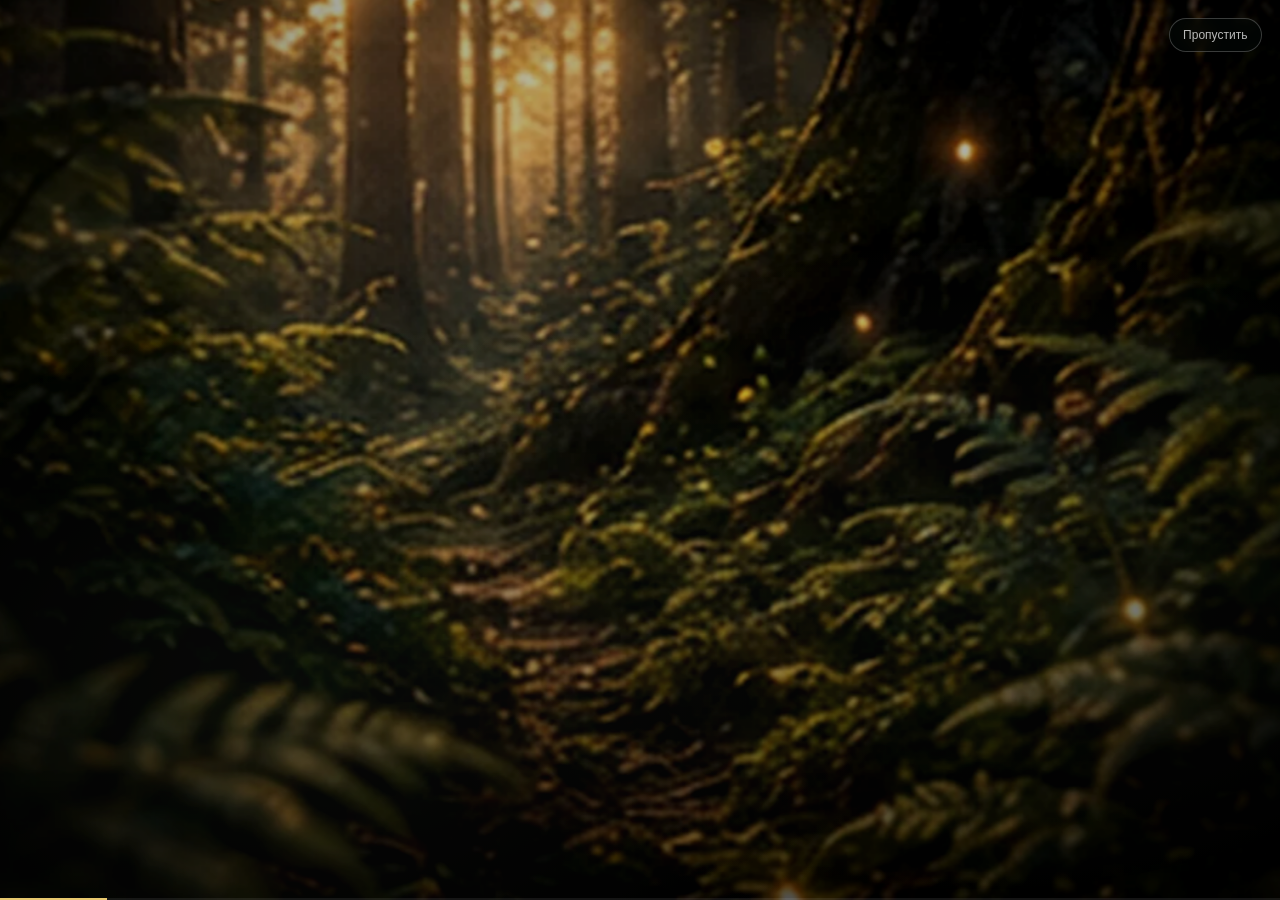
==== index.html @ 76c20ad3 "Add files via upload" ====
<!doctype html>
<html lang="ru">
<head>
<meta charset="utf-8">
<meta name="viewport" content="width=device-width,initial-scale=1,viewport-fit=cover">
<title>Сказочная Словения — Книга двенадцати созвездий</title>
<style>
:root{--gold:#e8c96f;--ink:#07100b;--ivory:#fff6da}
*{box-sizing:border-box}html,body{margin:0;width:100%;height:100%;overflow:hidden;background:#020705;color:var(--ivory);font-family:Georgia,'Times New Roman',serif}
button{font:inherit}.scene{position:fixed;inset:0;opacity:0;visibility:hidden;pointer-events:none;transition:opacity 1.4s ease,visibility 1.4s}.scene.active{opacity:1;visibility:visible;pointer-events:auto}
#intro{background:#020705}.frame{position:absolute;inset:-5%;opacity:0;background-position:center;background-size:cover;will-change:transform,opacity,filter;transition:opacity 2.1s ease;filter:saturate(.92) contrast(1.04) brightness(.72)}.frame.active{opacity:1}.frame::after{content:"";position:absolute;inset:0;background:radial-gradient(circle at 50% 43%,transparent 0 29%,rgba(0,0,0,.12) 55%,rgba(0,0,0,.74) 100%),linear-gradient(0deg,rgba(0,0,0,.52),transparent 48%)}
#intro::before{content:"";position:absolute;inset:0;z-index:3;pointer-events:none;background:linear-gradient(90deg,rgba(0,0,0,.22),transparent 24%,transparent 76%,rgba(0,0,0,.22));mix-blend-mode:multiply}
#mist{position:absolute;inset:-15%;z-index:2;pointer-events:none;opacity:.22;background:radial-gradient(ellipse at 30% 70%,rgba(225,240,218,.16),transparent 35%),radial-gradient(ellipse at 70% 60%,rgba(225,240,218,.12),transparent 38%);animation:mist 18s ease-in-out infinite alternate}
#particles{position:absolute;inset:0;z-index:4;pointer-events:none;overflow:hidden}.particle{position:absolute;width:3px;height:3px;border-radius:50%;background:#ffe9a5;box-shadow:0 0 12px 4px rgba(255,221,119,.45);opacity:0;animation:float var(--d) linear infinite;animation-delay:var(--delay)}
.caption{position:absolute;z-index:7;left:50%;bottom:15vh;transform:translateX(-50%);width:min(1000px,88vw);text-align:center;text-shadow:0 4px 28px #000;pointer-events:none}.caption h1,.caption p{margin:0;opacity:0;transform:translateY(20px);transition:opacity 1.5s ease,transform 1.5s ease}.caption h1{font-weight:500;font-size:clamp(3rem,7vw,7.8rem);line-height:.9}.caption p{margin-top:1rem;color:#f0d58e;font:600 clamp(.85rem,1.8vw,1.35rem)/1.2 Arial,sans-serif;letter-spacing:.18em;text-transform:uppercase}.caption.show h1,.caption.show p{opacity:1;transform:none}.mode-shh .caption h1{font-size:clamp(5rem,14vw,12rem);font-style:italic;color:#fff0b2}.mode-follow .caption h1{font-size:clamp(2.3rem,5vw,5rem);font-style:italic}.mode-final .caption{bottom:18vh}.mode-final .caption h1{font-size:clamp(3.2rem,7.5vw,8rem)}
#enter{position:absolute;z-index:9;left:50%;bottom:8vh;transform:translate(-50%,20px);opacity:0;pointer-events:none;border:1px solid rgba(232,201,111,.65);border-radius:999px;padding:.95rem 1.45rem;background:linear-gradient(135deg,#f5e1a2,#ae7c2e);color:#211406;font:700 1rem Arial,sans-serif;cursor:pointer;box-shadow:0 0 35px rgba(232,201,111,.22);transition:opacity 1.2s ease,transform 1.2s ease}.mode-final #enter.visible{opacity:1;transform:translate(-50%,0);pointer-events:auto}
#skip{position:absolute;z-index:9;right:18px;top:18px;border:1px solid rgba(255,255,255,.22);border-radius:999px;padding:.55rem .85rem;background:rgba(3,10,7,.48);color:rgba(255,255,255,.72);font:12px Arial;cursor:pointer;backdrop-filter:blur(8px)}
#progress{position:absolute;z-index:9;left:0;bottom:0;width:100%;height:2px;background:rgba(255,255,255,.08)}#progress span{display:block;height:100%;width:0;background:var(--gold);transition:width 1s linear}
.mode-forest .frame.active{animation:push 8s ease-out both}.mode-unicorn .frame.active{animation:breathe 7s ease-in-out infinite}.mode-ferns .frame.active,.mode-shkrat .frame.active,.mode-look .frame.active{animation:creep 7s ease-out both}.mode-reveal .frame.active{animation:reveal 5s ease-out both}.mode-shh .frame.active{animation:hold 5s ease-in-out both}.mode-follow .frame.active,.mode-book .frame.active{animation:walk 7s ease-in-out both}.mode-glow .frame.active{animation:glow 6s ease-in-out both}.mode-treegrow .frame.active{animation:rise 8s cubic-bezier(.16,.7,.18,1) both}.mode-stars .frame.active{animation:stars 7s ease-in-out both}.mode-final .frame.active{animation:finale 12s ease-out both;filter:saturate(1) contrast(1.05) brightness(.96)}
@keyframes push{from{transform:scale(1.12) translate3d(-1.5%,1%,0)}to{transform:scale(1.03) translate3d(.6%,-.3%,0)}}@keyframes breathe{0%,100%{transform:scale(1.045)}50%{transform:scale(1.065)}}@keyframes creep{from{transform:scale(1.11) translateX(-1%)}to{transform:scale(1.035) translateX(.7%)}}@keyframes reveal{from{transform:scale(1.12) translateX(-2%);filter:brightness(.55) saturate(.82)}to{transform:scale(1.025) translateX(0);filter:brightness(.9) saturate(.98)}}@keyframes hold{0%{transform:scale(1.05)}50%{transform:scale(1.04)}100%{transform:scale(1.045)}}@keyframes walk{0%{transform:scale(1.14) translateX(-2%)}100%{transform:scale(1.02) translateX(1.2%)}}@keyframes glow{0%{transform:scale(1.1);filter:brightness(.58) saturate(.85)}58%{filter:brightness(1.18) saturate(1.12)}100%{transform:scale(1.025);filter:brightness(.92)}}@keyframes rise{0%{transform:scale(1.22) translateY(5%);filter:brightness(.62)}100%{transform:scale(1.015) translateY(0);filter:brightness(.98)}}@keyframes stars{0%{transform:scale(1.07);filter:brightness(.66)}60%{filter:brightness(1.05)}100%{transform:scale(1.015);filter:brightness(.94)}}@keyframes finale{from{transform:scale(1.06)}to{transform:scale(1)}}@keyframes mist{from{transform:translate3d(-2%,1%,0) scale(1)}to{transform:translate3d(2%,-1%,0) scale(1.06)}}@keyframes float{0%{transform:translate3d(0,20px,0);opacity:0}20%{opacity:.55}70%{opacity:.25}100%{transform:translate3d(var(--x),-110px,0);opacity:0}}
#world{background:#030805 center/cover no-repeat}.world-shade{position:absolute;inset:0;background:radial-gradient(circle at 55% 40%,transparent 0 28%,rgba(0,0,0,.2) 55%,rgba(0,0,0,.78) 100%),linear-gradient(0deg,rgba(0,0,0,.7),transparent 50%)}.world-copy{position:absolute;z-index:3;left:clamp(24px,6vw,90px);bottom:clamp(28px,8vh,90px);width:min(650px,86vw)}.world-copy .eyebrow{color:var(--gold);font:700 .72rem Arial;letter-spacing:.2em;text-transform:uppercase}.world-copy h2{font-size:clamp(3rem,7vw,7rem);line-height:.88;margin:.5rem 0}.world-copy p{font-size:clamp(1rem,1.6vw,1.25rem);line-height:1.55}.stars-map{position:absolute;z-index:4;inset:8% 8% 23% 30%}.star{position:absolute;width:15px;height:15px;border:0;border-radius:50%;background:#fff0b0;box-shadow:0 0 18px 6px rgba(255,221,119,.65);cursor:pointer;animation:pulse 2.8s infinite}.star span{position:absolute;left:50%;bottom:24px;transform:translateX(-50%);white-space:nowrap;padding:.35rem .55rem;border:1px solid rgba(232,201,111,.5);border-radius:999px;background:rgba(0,0,0,.75);color:white;opacity:0;transition:.25s}.star:hover span,.star:focus span{opacity:1}@keyframes pulse{50%{transform:scale(1.25);opacity:.72}}
#book{display:grid;place-items:center;padding:60px 18px;background:radial-gradient(circle,rgba(160,110,40,.23),transparent 45%),#060908}.bookwrap{display:grid;grid-template-columns:.9fr 1.1fr;width:min(960px,94vw);min-height:min(650px,74vh)}.cover,.page{padding:clamp(28px,5vw,70px)}.cover{display:grid;place-content:center;text-align:center;color:#fff0b3;background:#302017;border:1px solid #76562c;border-radius:16px 0 0 16px}.cover h3,.page h3{font-size:clamp(2rem,4vw,4.3rem);line-height:.95;margin:.4rem 0}.page{color:#291b10;background:#eee2c1;border-radius:0 16px 16px 0}.page p{font-size:clamp(1.05rem,1.7vw,1.35rem);line-height:1.6}.back,.openbook{border:1px solid rgba(232,201,111,.6);border-radius:999px;padding:.75rem 1.05rem;background:rgba(5,16,10,.75);color:white;cursor:pointer}.back{position:absolute;top:20px;left:20px}.openbook{margin-top:1rem}
@media(max-width:720px){#skip{top:max(12px,env(safe-area-inset-top));right:12px}.caption{bottom:18vh}.mode-final .caption{bottom:23vh}#enter{bottom:11vh}.world-copy{bottom:22px}.stars-map{inset:6% 5% 34% 18%}.bookwrap{display:block;max-height:82vh;overflow:auto}.cover{border-radius:16px 16px 0 0}.page{border-radius:0 0 16px 16px}}
@media(prefers-reduced-motion:reduce){*,*::before,*::after{animation-duration:.01ms!important;animation-iteration-count:1!important;transition-duration:.01ms!important}}
</style>
</head>
<body>
<section class="scene active" id="intro">
<div id="frames"></div><div id="mist"></div><div id="particles"></div>
<div class="caption" id="caption"><h1 id="title"></h1><p id="subtitle"></p></div>
<button id="skip">Пропустить</button><button id="enter">Войти в сказку</button><div id="progress"><span></span></div>
</section>
<section class="scene" id="world"><div class="world-shade"></div><div class="stars-map" id="starsMap"></div><div class="world-copy"><div class="eyebrow">Книга двенадцати созвездий</div><h2>Сказочная<br>Словения</h2><p>Выберите созвездие или откройте волшебную книгу.</p><button class="openbook" id="openBook">Открыть книгу</button></div></section>
<section class="scene" id="book"><button class="back" id="back">← К Великой Липе</button><div class="bookwrap"><div class="cover"><div><div style="color:var(--gold);font:700 .72rem Arial;letter-spacing:.18em;text-transform:uppercase">Книга двенадцати созвездий</div><h3>Сказочная<br>Словения</h3></div></div><article class="page"><div style="color:#8a6727;font:700 .72rem Arial;letter-spacing:.18em;text-transform:uppercase">Пролог</div><h3>Большой миф Словении</h3><p>Здесь будет размещён авторский пролог и двенадцать сказок, открывающихся через созвездия Великой Липы.</p></article></div></section>
<script>
const images=["[data-uri]", "[data-uri]", "[data-uri]", "[data-uri]", "[data-uri]", "[data-uri]", "[data-uri]", "[data-uri]", "[data-uri]", "[data-uri]", "[data-uri]", "[data-uri]"];
// V12: каждая сцена явно связана с нужным изображением через image.
// Порядок: лес → папоротник → Шкрат → «Тс-с-с…» → раскрытие единорога → путь к книге → Липа → созвездия.
const story=[
{mode:'forest',image:0,ms:4200},
{mode:'ferns',image:0,ms:3000},
{mode:'shkrat',image:3,ms:3800},
{mode:'shh',image:5,title:'Тс-с-с…',ms:3600},
{mode:'reveal',image:7,ms:4300},
{mode:'unicorn',image:2,ms:4200},
{mode:'follow',image:7,title:'Следуй за мной…',ms:4200},
{mode:'book',image:8,ms:4300},
{mode:'glow',image:9,ms:4800},
{mode:'treegrow',image:10,ms:5600},
{mode:'stars',image:10,ms:5000},
{mode:'final',image:11,title:'Сказочная Словения',subtitle:'Книга двенадцати созвездий',ms:999999}
];
const frames=document.getElementById('frames');images.forEach((src,i)=>{const d=document.createElement('div');d.className='frame';d.style.backgroundImage=`url("${src}")`;frames.appendChild(d)});const all=[...document.querySelectorAll('.frame')];
const intro=document.getElementById('intro'),caption=document.getElementById('caption'),title=document.getElementById('title'),subtitle=document.getElementById('subtitle'),prog=document.querySelector('#progress span'),enter=document.getElementById('enter');let index=0,timer;
function render(i){index=Math.max(0,Math.min(story.length-1,i));const s=story[index];const imageIndex=Number.isInteger(s.image)?s.image:index;all.forEach((f,n)=>{f.classList.remove('active');if(n===imageIndex){void f.offsetWidth;f.classList.add('active')}});intro.className='scene active mode-'+s.mode;title.textContent=s.title||'';subtitle.textContent=s.subtitle||'';caption.classList.toggle('show',!!(s.title||s.subtitle));enter.classList.remove('visible');prog.style.width=((index+1)/story.length*100)+'%';clearTimeout(timer);if(s.mode==='shh')setTimeout(()=>caption.classList.remove('show'),2100);if(s.mode==='final')setTimeout(()=>enter.classList.add('visible'),2400);else timer=setTimeout(()=>render(index+1),s.ms)}
function show(id){clearTimeout(timer);document.querySelectorAll('.scene').forEach(s=>s.classList.toggle('active',s.id===id))}
document.getElementById('skip').onclick=()=>{render(story.length-1)};enter.onclick=()=>show('world');document.getElementById('openBook').onclick=()=>show('book');document.getElementById('back').onclick=()=>show('world');
const pbox=document.getElementById('particles');for(let i=0;i<26;i++){const p=document.createElement('i');p.className='particle';p.style.left=Math.random()*100+'%';p.style.top=(45+Math.random()*50)+'%';p.style.setProperty('--d',(7+Math.random()*9)+'s');p.style.setProperty('--delay',(-Math.random()*12)+'s');p.style.setProperty('--x',(-40+Math.random()*80)+'px');pbox.appendChild(p)}
document.getElementById('world').style.backgroundImage=`url("${images[11]}")`;const pts=[[24,27],[38,18],[51,14],[64,16],[77,24],[83,38],[79,52],[67,62],[53,65],[39,61],[27,52],[20,40]],map=document.getElementById('starsMap');pts.forEach((p,i)=>{const b=document.createElement('button');b.className='star';b.style.left=p[0]+'%';b.style.top=p[1]+'%';b.style.animationDelay=(i*.17)+'s';b.innerHTML=`<span>Созвездие ${i+1}</span>`;map.appendChild(b)});
render(0);
</script>
</body></html>
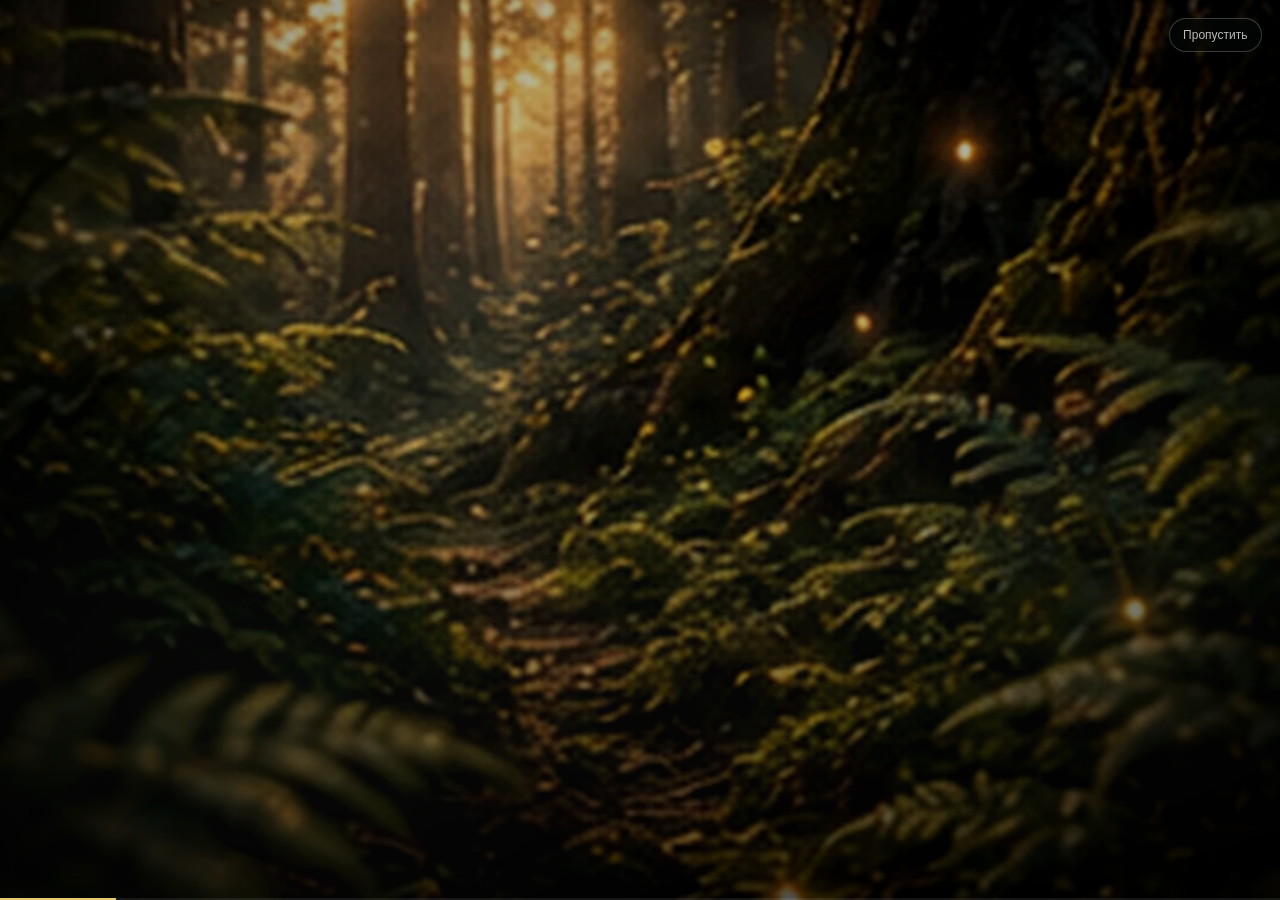
==== commit 155f7781: "Add files via upload" ====
--- a/index.html
+++ b/index.html
@@ -3,7 +3,7 @@
 <head>
 <meta charset="utf-8">
 <meta name="viewport" content="width=device-width,initial-scale=1,viewport-fit=cover">
-<title>Сказочная Словения — Книга двенадцати созвездий</title>
+<title>Сказочная Словения — V15</title>
 <style>
 :root{--gold:#e8c96f;--ink:#07100b;--ivory:#fff6da}
 *{box-sizing:border-box}html,body{margin:0;width:100%;height:100%;overflow:hidden;background:#020705;color:var(--ivory);font-family:Georgia,'Times New Roman',serif}
@@ -16,8 +16,8 @@
 #enter{position:absolute;z-index:9;left:50%;bottom:8vh;transform:translate(-50%,20px);opacity:0;pointer-events:none;border:1px solid rgba(232,201,111,.65);border-radius:999px;padding:.95rem 1.45rem;background:linear-gradient(135deg,#f5e1a2,#ae7c2e);color:#211406;font:700 1rem Arial,sans-serif;cursor:pointer;box-shadow:0 0 35px rgba(232,201,111,.22);transition:opacity 1.2s ease,transform 1.2s ease}.mode-final #enter.visible{opacity:1;transform:translate(-50%,0);pointer-events:auto}
 #skip{position:absolute;z-index:9;right:18px;top:18px;border:1px solid rgba(255,255,255,.22);border-radius:999px;padding:.55rem .85rem;background:rgba(3,10,7,.48);color:rgba(255,255,255,.72);font:12px Arial;cursor:pointer;backdrop-filter:blur(8px)}
 #progress{position:absolute;z-index:9;left:0;bottom:0;width:100%;height:2px;background:rgba(255,255,255,.08)}#progress span{display:block;height:100%;width:0;background:var(--gold);transition:width 1s linear}
-.mode-forest .frame.active{animation:push 8s ease-out both}.mode-unicorn .frame.active{animation:breathe 7s ease-in-out infinite}.mode-ferns .frame.active,.mode-shkrat .frame.active,.mode-look .frame.active{animation:creep 7s ease-out both}.mode-reveal .frame.active{animation:reveal 5s ease-out both}.mode-shh .frame.active{animation:hold 5s ease-in-out both}.mode-follow .frame.active,.mode-book .frame.active{animation:walk 7s ease-in-out both}.mode-glow .frame.active{animation:glow 6s ease-in-out both}.mode-treegrow .frame.active{animation:rise 8s cubic-bezier(.16,.7,.18,1) both}.mode-stars .frame.active{animation:stars 7s ease-in-out both}.mode-final .frame.active{animation:finale 12s ease-out both;filter:saturate(1) contrast(1.05) brightness(.96)}
-@keyframes push{from{transform:scale(1.12) translate3d(-1.5%,1%,0)}to{transform:scale(1.03) translate3d(.6%,-.3%,0)}}@keyframes breathe{0%,100%{transform:scale(1.045)}50%{transform:scale(1.065)}}@keyframes creep{from{transform:scale(1.11) translateX(-1%)}to{transform:scale(1.035) translateX(.7%)}}@keyframes reveal{from{transform:scale(1.12) translateX(-2%);filter:brightness(.55) saturate(.82)}to{transform:scale(1.025) translateX(0);filter:brightness(.9) saturate(.98)}}@keyframes hold{0%{transform:scale(1.05)}50%{transform:scale(1.04)}100%{transform:scale(1.045)}}@keyframes walk{0%{transform:scale(1.14) translateX(-2%)}100%{transform:scale(1.02) translateX(1.2%)}}@keyframes glow{0%{transform:scale(1.1);filter:brightness(.58) saturate(.85)}58%{filter:brightness(1.18) saturate(1.12)}100%{transform:scale(1.025);filter:brightness(.92)}}@keyframes rise{0%{transform:scale(1.22) translateY(5%);filter:brightness(.62)}100%{transform:scale(1.015) translateY(0);filter:brightness(.98)}}@keyframes stars{0%{transform:scale(1.07);filter:brightness(.66)}60%{filter:brightness(1.05)}100%{transform:scale(1.015);filter:brightness(.94)}}@keyframes finale{from{transform:scale(1.06)}to{transform:scale(1)}}@keyframes mist{from{transform:translate3d(-2%,1%,0) scale(1)}to{transform:translate3d(2%,-1%,0) scale(1.06)}}@keyframes float{0%{transform:translate3d(0,20px,0);opacity:0}20%{opacity:.55}70%{opacity:.25}100%{transform:translate3d(var(--x),-110px,0);opacity:0}}
+.mode-forest .frame.active{animation:push 8s ease-out both}.mode-unicorn .frame.active{animation:breathe 7s ease-in-out infinite}.mode-ferns .frame.active,.mode-shkrat .frame.active,.mode-look .frame.active{animation:creep 7s ease-out both}.mode-shh .frame.active{animation:hold 5s ease-in-out both}.mode-follow .frame.active,.mode-book .frame.active{animation:walk 7s ease-in-out both}.mode-glow .frame.active{animation:glow 6s ease-in-out both}.mode-treegrow .frame.active{animation:rise 8s cubic-bezier(.16,.7,.18,1) both}.mode-stars .frame.active{animation:stars 7s ease-in-out both}.mode-final .frame.active{animation:finale 12s ease-out both;filter:saturate(1) contrast(1.05) brightness(.96)}
+@keyframes push{from{transform:scale(1.12) translate3d(-1.5%,1%,0)}to{transform:scale(1.03) translate3d(.6%,-.3%,0)}}@keyframes breathe{0%,100%{transform:scale(1.045)}50%{transform:scale(1.065)}}@keyframes creep{from{transform:scale(1.11) translateX(-1%)}to{transform:scale(1.035) translateX(.7%)}}@keyframes hold{0%{transform:scale(1.05)}50%{transform:scale(1.04)}100%{transform:scale(1.045)}}@keyframes walk{0%{transform:scale(1.14) translateX(-2%)}100%{transform:scale(1.02) translateX(1.2%)}}@keyframes glow{0%{transform:scale(1.1);filter:brightness(.58) saturate(.85)}58%{filter:brightness(1.18) saturate(1.12)}100%{transform:scale(1.025);filter:brightness(.92)}}@keyframes rise{0%{transform:scale(1.22) translateY(5%);filter:brightness(.62)}100%{transform:scale(1.015) translateY(0);filter:brightness(.98)}}@keyframes stars{0%{transform:scale(1.07);filter:brightness(.66)}60%{filter:brightness(1.05)}100%{transform:scale(1.015);filter:brightness(.94)}}@keyframes finale{from{transform:scale(1.06)}to{transform:scale(1)}}@keyframes mist{from{transform:translate3d(-2%,1%,0) scale(1)}to{transform:translate3d(2%,-1%,0) scale(1.06)}}@keyframes float{0%{transform:translate3d(0,20px,0);opacity:0}20%{opacity:.55}70%{opacity:.25}100%{transform:translate3d(var(--x),-110px,0);opacity:0}}
 #world{background:#030805 center/cover no-repeat}.world-shade{position:absolute;inset:0;background:radial-gradient(circle at 55% 40%,transparent 0 28%,rgba(0,0,0,.2) 55%,rgba(0,0,0,.78) 100%),linear-gradient(0deg,rgba(0,0,0,.7),transparent 50%)}.world-copy{position:absolute;z-index:3;left:clamp(24px,6vw,90px);bottom:clamp(28px,8vh,90px);width:min(650px,86vw)}.world-copy .eyebrow{color:var(--gold);font:700 .72rem Arial;letter-spacing:.2em;text-transform:uppercase}.world-copy h2{font-size:clamp(3rem,7vw,7rem);line-height:.88;margin:.5rem 0}.world-copy p{font-size:clamp(1rem,1.6vw,1.25rem);line-height:1.55}.stars-map{position:absolute;z-index:4;inset:8% 8% 23% 30%}.star{position:absolute;width:15px;height:15px;border:0;border-radius:50%;background:#fff0b0;box-shadow:0 0 18px 6px rgba(255,221,119,.65);cursor:pointer;animation:pulse 2.8s infinite}.star span{position:absolute;left:50%;bottom:24px;transform:translateX(-50%);white-space:nowrap;padding:.35rem .55rem;border:1px solid rgba(232,201,111,.5);border-radius:999px;background:rgba(0,0,0,.75);color:white;opacity:0;transition:.25s}.star:hover span,.star:focus span{opacity:1}@keyframes pulse{50%{transform:scale(1.25);opacity:.72}}
 #book{display:grid;place-items:center;padding:60px 18px;background:radial-gradient(circle,rgba(160,110,40,.23),transparent 45%),#060908}.bookwrap{display:grid;grid-template-columns:.9fr 1.1fr;width:min(960px,94vw);min-height:min(650px,74vh)}.cover,.page{padding:clamp(28px,5vw,70px)}.cover{display:grid;place-content:center;text-align:center;color:#fff0b3;background:#302017;border:1px solid #76562c;border-radius:16px 0 0 16px}.cover h3,.page h3{font-size:clamp(2rem,4vw,4.3rem);line-height:.95;margin:.4rem 0}.page{color:#291b10;background:#eee2c1;border-radius:0 16px 16px 0}.page p{font-size:clamp(1.05rem,1.7vw,1.35rem);line-height:1.6}.back,.openbook{border:1px solid rgba(232,201,111,.6);border-radius:999px;padding:.75rem 1.05rem;background:rgba(5,16,10,.75);color:white;cursor:pointer}.back{position:absolute;top:20px;left:20px}.openbook{margin-top:1rem}
 @media(max-width:720px){#skip{top:max(12px,env(safe-area-inset-top));right:12px}.caption{bottom:18vh}.mode-final .caption{bottom:23vh}#enter{bottom:11vh}.world-copy{bottom:22px}.stars-map{inset:6% 5% 34% 18%}.bookwrap{display:block;max-height:82vh;overflow:auto}.cover{border-radius:16px 16px 0 0}.page{border-radius:0 0 16px 16px}}
@@ -33,30 +33,29 @@
 <section class="scene" id="world"><div class="world-shade"></div><div class="stars-map" id="starsMap"></div><div class="world-copy"><div class="eyebrow">Книга двенадцати созвездий</div><h2>Сказочная<br>Словения</h2><p>Выберите созвездие или откройте волшебную книгу.</p><button class="openbook" id="openBook">Открыть книгу</button></div></section>
 <section class="scene" id="book"><button class="back" id="back">← К Великой Липе</button><div class="bookwrap"><div class="cover"><div><div style="color:var(--gold);font:700 .72rem Arial;letter-spacing:.18em;text-transform:uppercase">Книга двенадцати созвездий</div><h3>Сказочная<br>Словения</h3></div></div><article class="page"><div style="color:#8a6727;font:700 .72rem Arial;letter-spacing:.18em;text-transform:uppercase">Пролог</div><h3>Большой миф Словении</h3><p>Здесь будет размещён авторский пролог и двенадцать сказок, открывающихся через созвездия Великой Липы.</p></article></div></section>
 <script>
-const images=["[data-uri]", "[data-uri]", "[data-uri]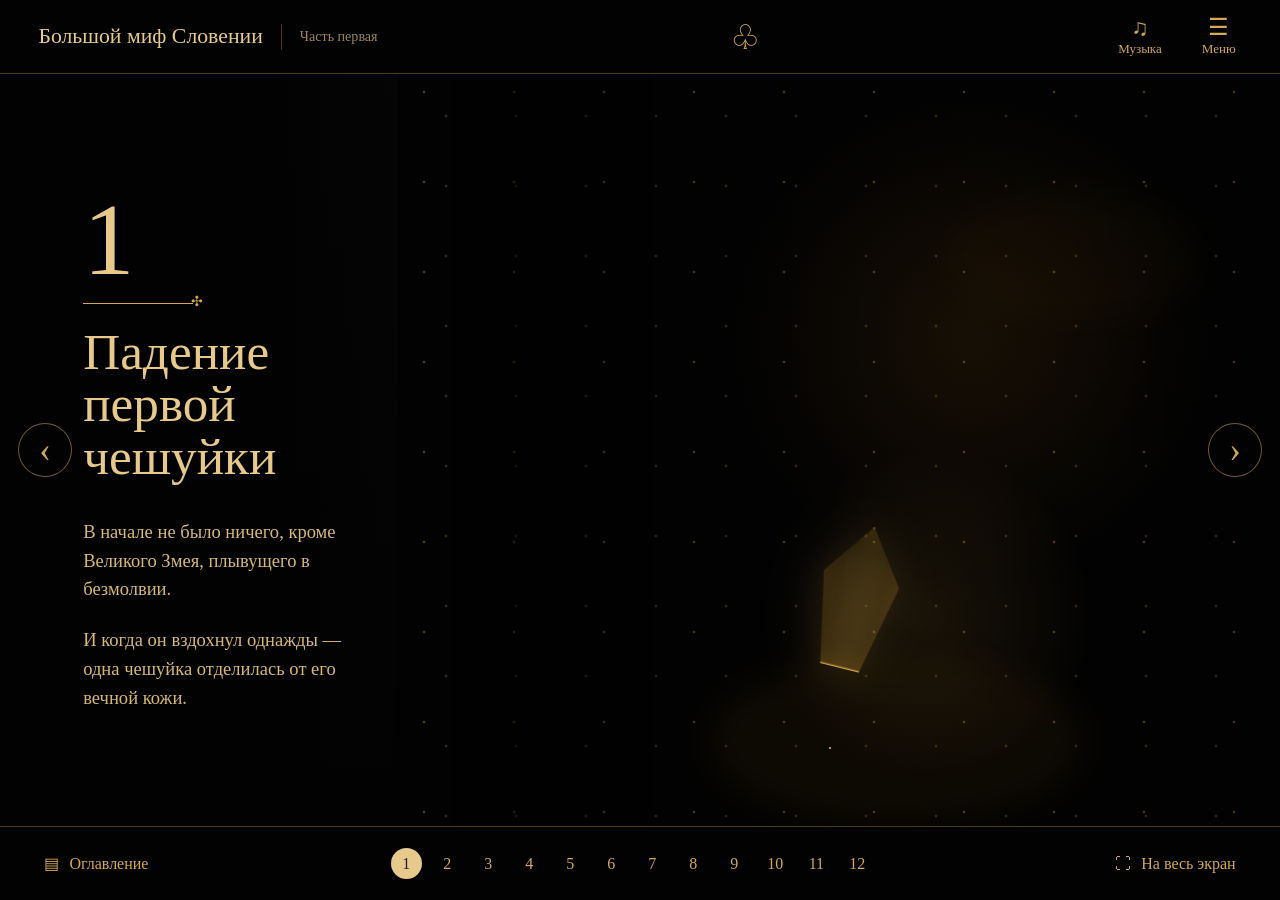
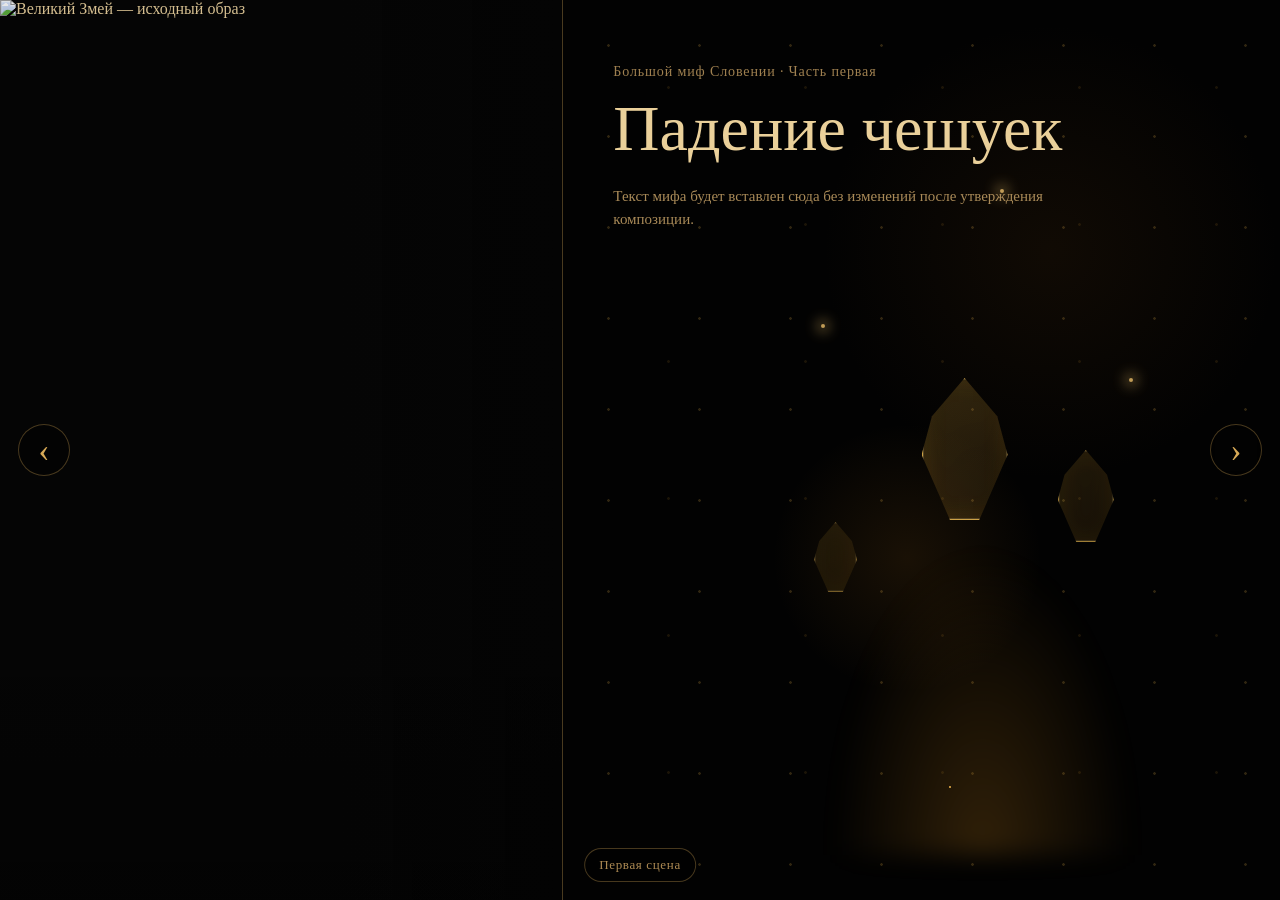
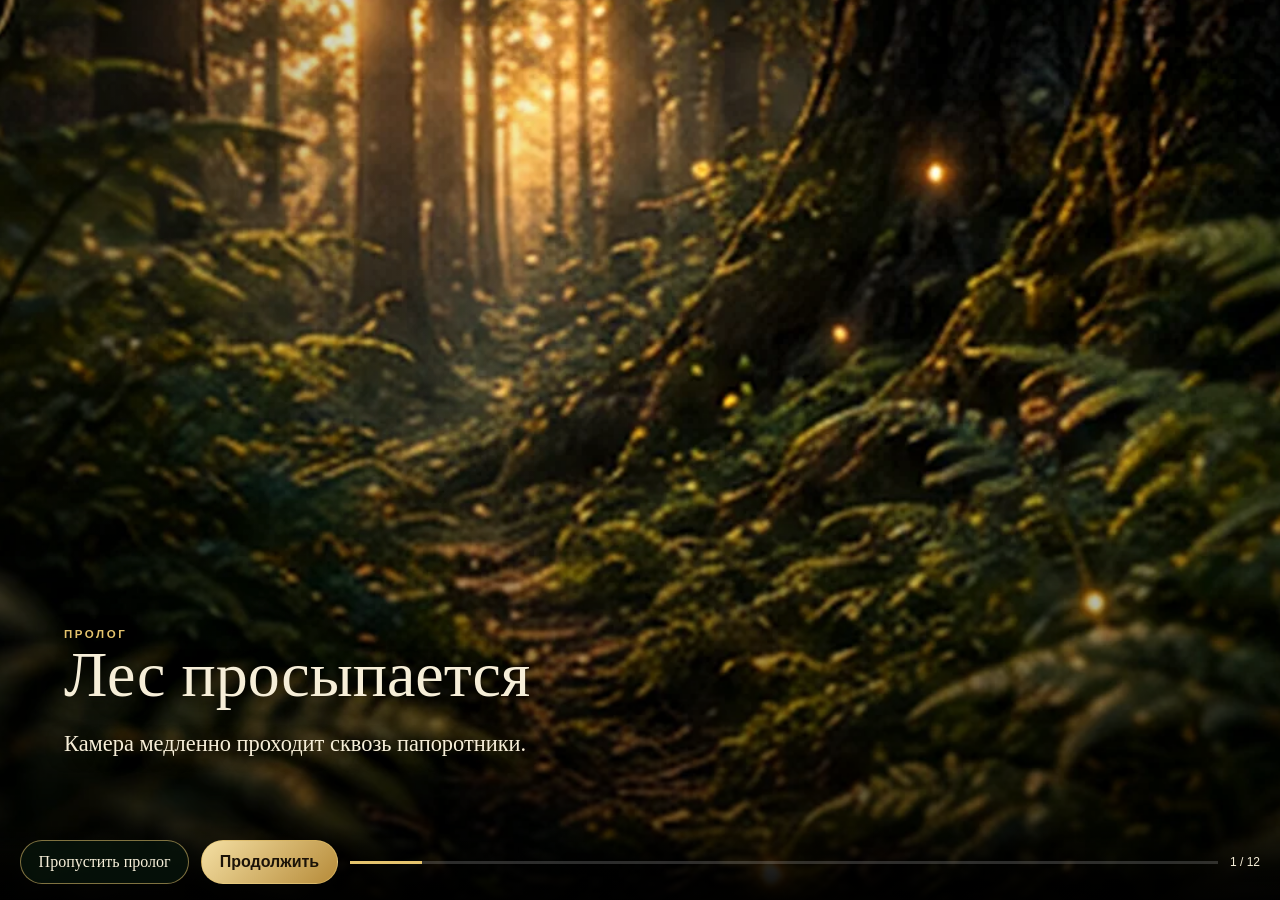
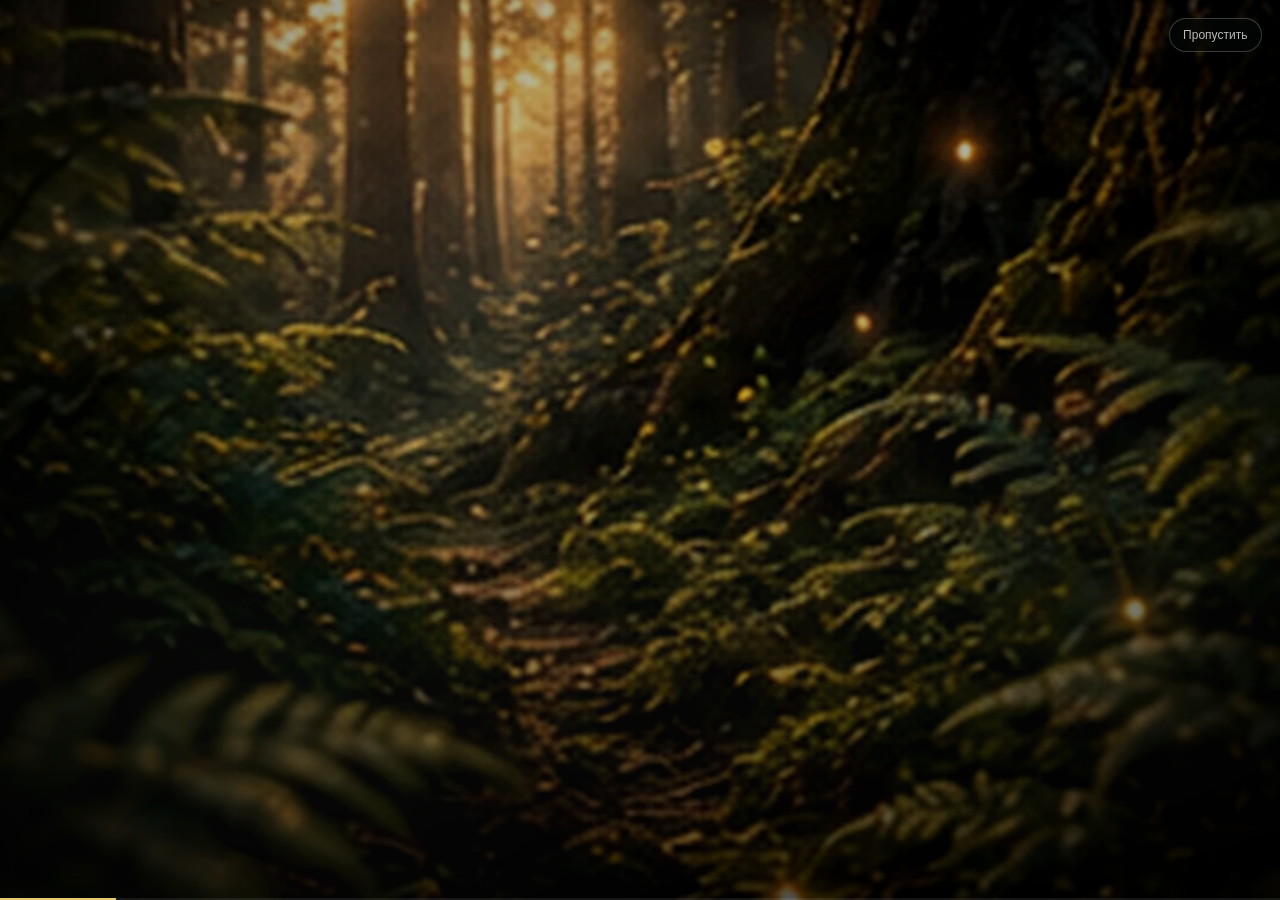
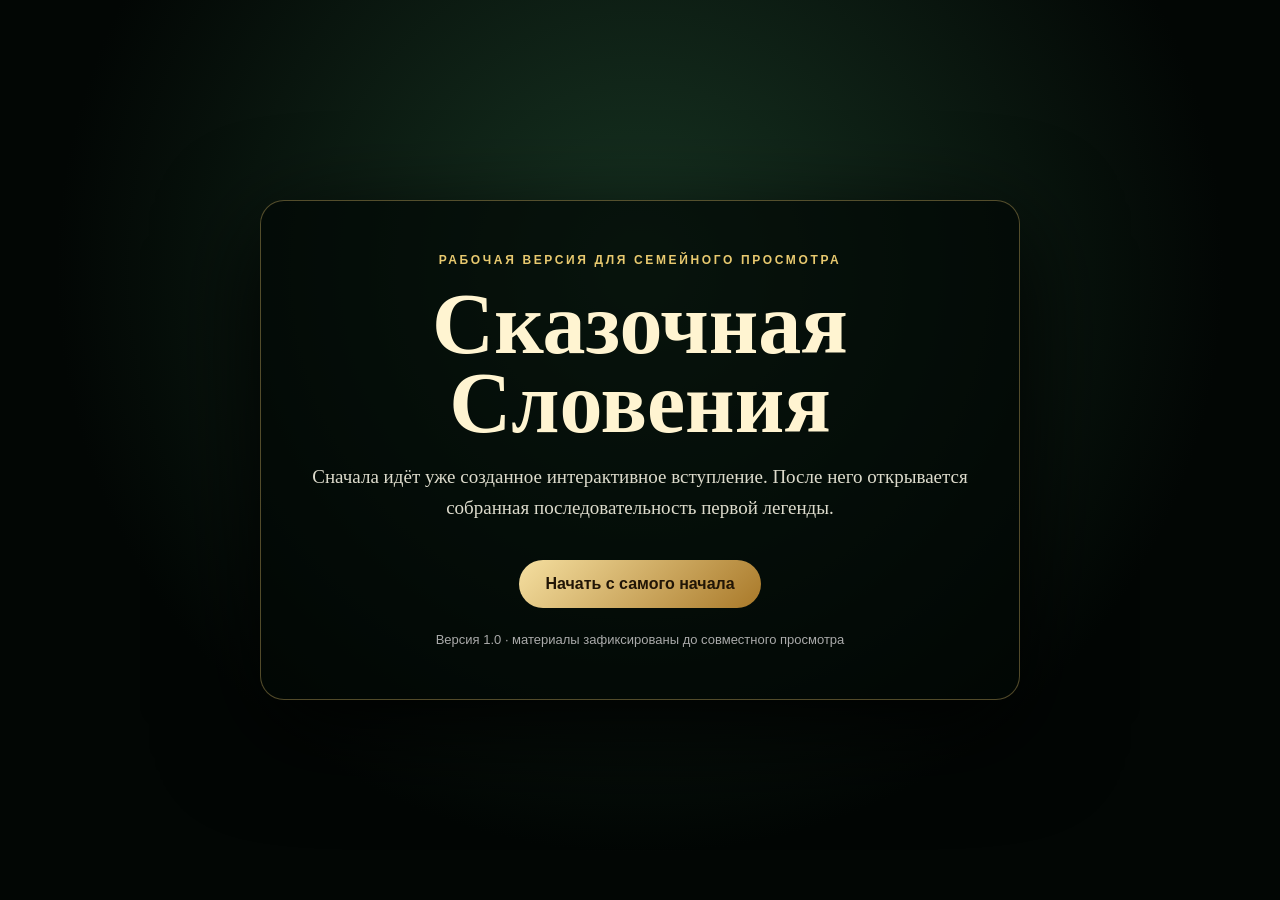
